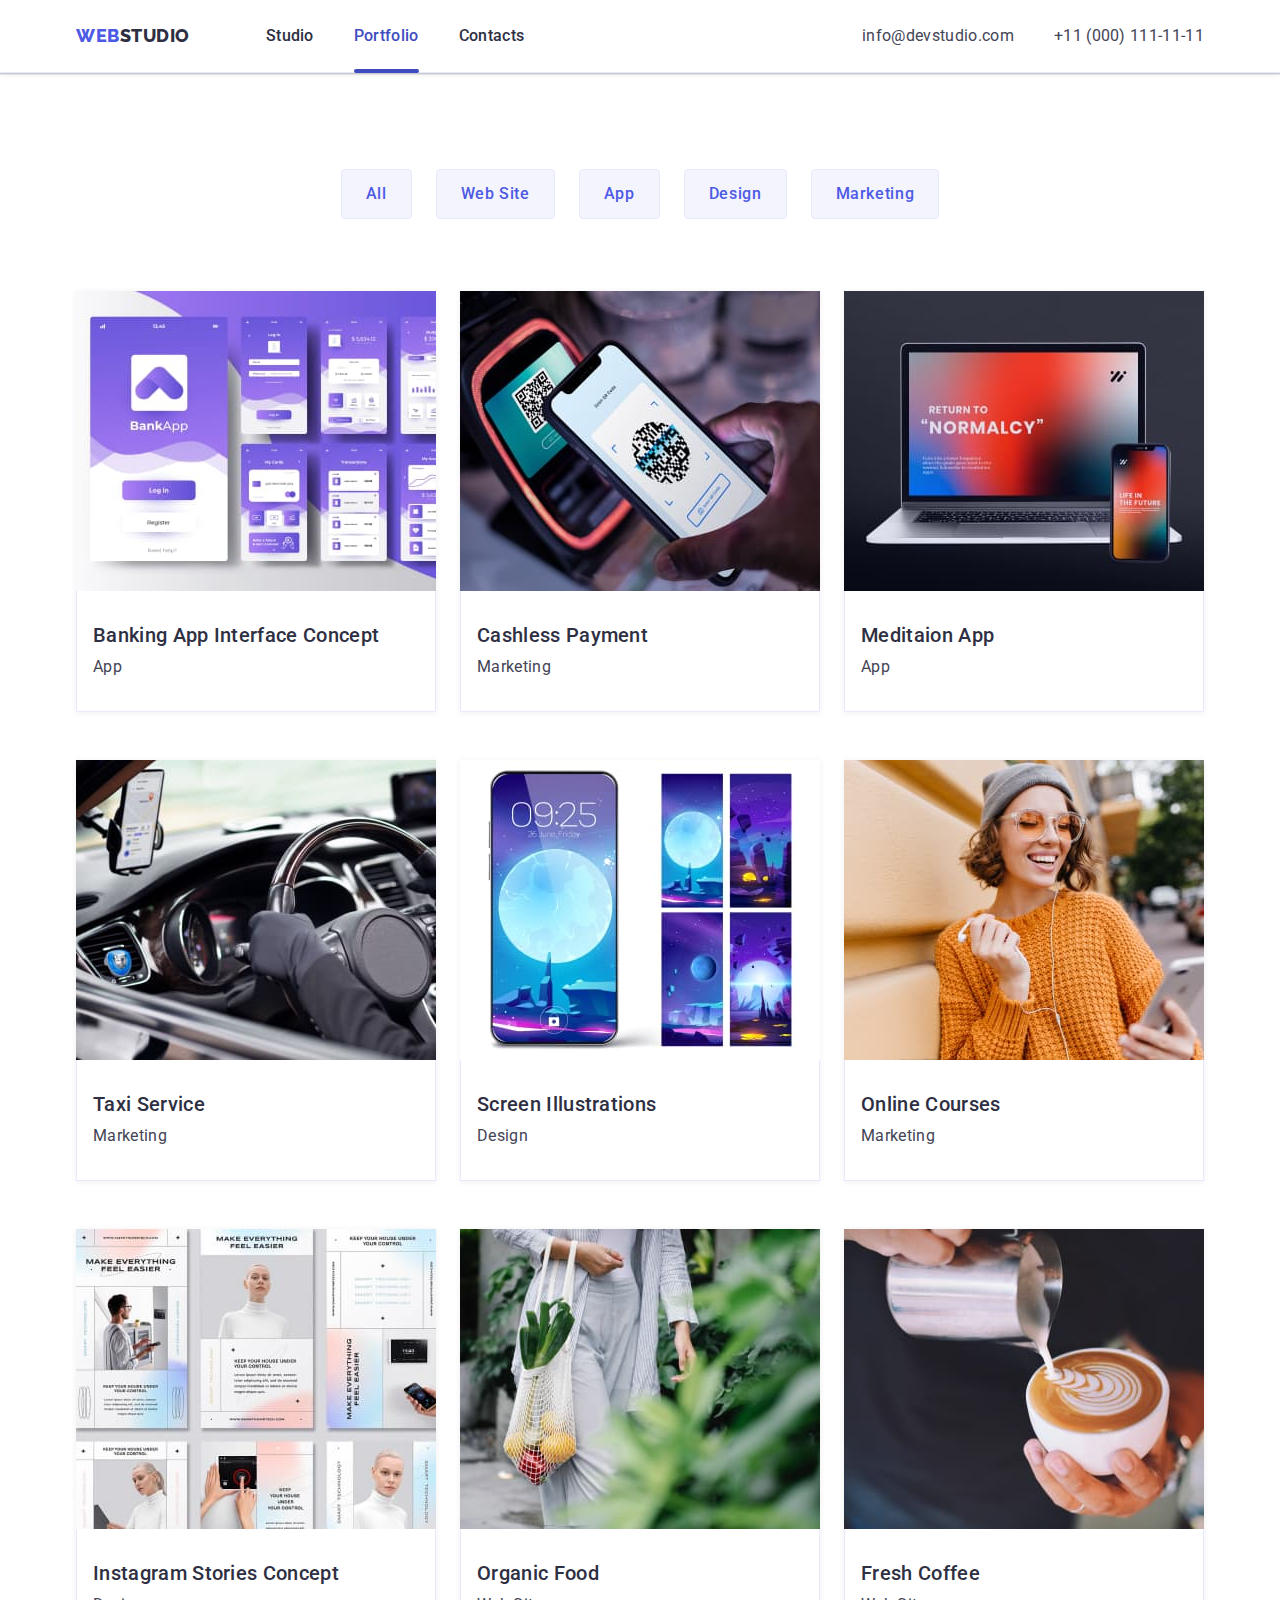
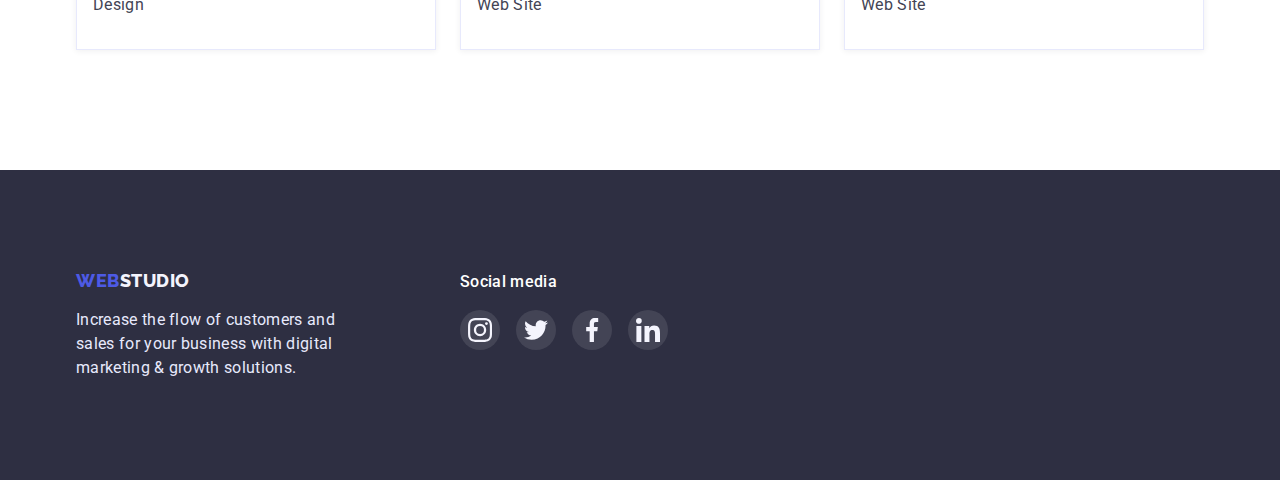
==== portfolio.html @ 16bed309 "Initial commit" ====
<!DOCTYPE html>
<html lang="en">
  <head>
    <meta charset="UTF-8" />
    <meta http-equiv="X-UA-Compatible" content="IE=edge" />
    <meta name="viewport" content="width=device-width, initial-scale=1.0" />
    <title>Portfolio</title>
    <link rel="preconnect" href="https://fonts.googleapis.com" />
    <link rel="preconnect" href="https://fonts.gstatic.com" crossorigin />
    <link
      href="https://fonts.googleapis.com/css2?family=Raleway:wght@800&family=Roboto:wght@400;500;700;900&display=swap"
      rel="stylesheet"
    />
    <link
      rel="stylesheet"
      href="https://cdnjs.cloudflare.com/ajax/libs/modern-normalize/1.0.0/modern-normalize.min.css"
    />
    <link rel="stylesheet" href="./css/styles.css" />
  </head>
  <body>
    <header class="header">
      <div class="container header-container">
        <nav class="nav">
          <a href="./index.html" class="header-logo link">Web<span class="logo">Studio</span></a>
          <ul class="nav-list list">
            <li class="nav-item">
              <a href="./index.html" class="nav-link link">Studio</a>
            </li>
            <li class="nav-item">
              <a href="./portfolio.html" class="nav-link link current">Portfolio</a>
            </li>
            <li class="nav-item">
              <a href="#" class="nav-link link">Contacts</a>
            </li>
          </ul>
        </nav>
        <address class="contacts">
          <ul class="contacts-list list">
            <li class="contacts-item">
              <a href="mailto:info@devstudio.com" class="contacts-link link">info@devstudio.com</a>
            </li>
            <li class="contacts-item">
              <a href="tel:+110001111111" class="contacts-link link">+11 (000) 111-11-11</a>
            </li>
          </ul>
        </address>
      </div>
    </header>
    <main>
      <section class="section gallery-section">
        <div class="container">
          <h1 class="section-title visually-hidden">Portfolio gallery</h1>
          <ul class="filter-list list">
            <li class="filter-item">
              <button type="button" class="button secondary">All</button>
            </li>
            <li class="filter-item">
              <button type="button" class="button secondary">Web Site</button>
            </li>
            <li class="filter-item">
              <button type="button" class="button secondary">App</button>
            </li>
            <li class="filter-item">
              <button type="button" class="button secondary">Design</button>
            </li>
            <li class="filter-item">
              <button type="button" class="button secondary">Marketing</button>
            </li>
          </ul>
          <ul class="gallery-list list">
            <li class="gallery-item">
              <a href="" class="gallery-link link">
                <div class="gallery-thumb">
                  <img
                    src="./images/portfolio/banking-app.jpg"
                    alt="Banking app"
                    width="360"
                    height="300"
                  />
                  <div class="gallery-thumb-overlay">
                    <p class="gallery-thumb-text">
                      14 Stylish and User-Friendly App Design Concepts · Task Manager App · Calorie
                      Tracker App · Exotic Fruit Ecommerce App · Cloud Storage App
                    </p>
                  </div>
                </div>
                <div class="gallery-content">
                  <h2 class="gallery-subtitle subtitle">Banking App Interface Concept</h2>
                  <p class="gallery-text">App</p>
                </div>
              </a>
            </li>
            <li class="gallery-item">
              <a href="" class="gallery-link link">
                <div class="gallery-thumb">
                  <img
                    src="./images/portfolio/cashless-payment.jpg"
                    alt="A person pays in a non-cash way"
                    width="360"
                    height="300"
                  />
                  <div class="gallery-thumb-overlay">
                    <p class="gallery-thumb-text">
                      14 Stylish and User-Friendly App Design Concepts · Task Manager App · Calorie
                      Tracker App · Exotic Fruit Ecommerce App · Cloud Storage App
                    </p>
                  </div>
                </div>
                <div class="gallery-content">
                  <h2 class="gallery-subtitle subtitle">Cashless Payment</h2>
                  <p class="gallery-text">Marketing</p>
                </div>
              </a>
            </li>
            <li class="gallery-item">
              <a href="" class="gallery-link link">
                <div class="gallery-thumb">
                  <img
                    src="./images/portfolio/meditation-app.jpg"
                    alt="Phone and laptop"
                    width="360"
                    height="300"
                  />
                  <div class="gallery-thumb-overlay">
                    <p class="gallery-thumb-text">
                      14 Stylish and User-Friendly App Design Concepts · Task Manager App · Calorie
                      Tracker App · Exotic Fruit Ecommerce App · Cloud Storage App
                    </p>
                  </div>
                </div>
                <div class="gallery-content">
                  <h2 class="gallery-subtitle subtitle">Meditaion App</h2>
                  <p class="gallery-text">App</p>
                </div>
              </a>
            </li>
            <li class="gallery-item">
              <a href="" class="gallery-link link">
                <div class="gallery-thumb">
                  <img
                    src="./images/portfolio/taxi-service.jpg"
                    alt="Taxi service"
                    width="360"
                    height="300"
                  />
                  <div class="gallery-thumb-overlay">
                    <p class="gallery-thumb-text">
                      14 Stylish and User-Friendly App Design Concepts · Task Manager App · Calorie
                      Tracker App · Exotic Fruit Ecommerce App · Cloud Storage App
                    </p>
                  </div>
                </div>
                <div class="gallery-content">
                  <h2 class="gallery-subtitle subtitle">Taxi Service</h2>
                  <p class="gallery-text">Marketing</p>
                </div>
              </a>
            </li>
            <li class="gallery-item">
              <a href="" class="gallery-link link">
                <div class="gallery-thumb">
                  <img
                    src="./images/portfolio/screen-illustrations.jpg"
                    alt="Screen illustrations and phone"
                    width="360"
                    height="300"
                  />
                  <div class="gallery-thumb-overlay">
                    <p class="gallery-thumb-text">
                      14 Stylish and User-Friendly App Design Concepts · Task Manager App · Calorie
                      Tracker App · Exotic Fruit Ecommerce App · Cloud Storage App
                    </p>
                  </div>
                </div>
                <div class="gallery-content">
                  <h2 class="gallery-subtitle subtitle">Screen Illustrations</h2>
                  <p class="gallery-text">Design</p>
                </div>
              </a>
            </li>
            <li class="gallery-item">
              <a href="" class="gallery-link link">
                <div class="gallery-thumb">
                  <img
                    src="./images/portfolio/courses.jpg"
                    alt="Smiling woman with phone in hands"
                    width="360"
                    height="300"
                  />
                  <div class="gallery-thumb-overlay">
                    <p class="gallery-thumb-text">
                      14 Stylish and User-Friendly App Design Concepts · Task Manager App · Calorie
                      Tracker App · Exotic Fruit Ecommerce App · Cloud Storage App
                    </p>
                  </div>
                </div>
                <div class="gallery-content">
                  <h2 class="gallery-subtitle subtitle">Online Courses</h2>
                  <p class="gallery-text">Marketing</p>
                </div>
              </a>
            </li>
            <li class="gallery-item">
              <a href="" class="gallery-link link">
                <div class="gallery-thumb">
                  <img
                    src="./images/portfolio/instagram-strories.jpg"
                    alt="Instagram stories concept"
                    width="360"
                    height="300"
                  />
                  <div class="gallery-thumb-overlay">
                    <p class="gallery-thumb-text">
                      14 Stylish and User-Friendly App Design Concepts · Task Manager App · Calorie
                      Tracker App · Exotic Fruit Ecommerce App · Cloud Storage App
                    </p>
                  </div>
                </div>
                <div class="gallery-content">
                  <h2 class="gallery-subtitle subtitle">Instagram Stories Concept</h2>
                  <p class="gallery-text">Design</p>
                </div>
              </a>
            </li>
            <li class="gallery-item">
              <a href="" class="gallery-link link">
                <div class="gallery-thumb">
                  <img
                    src="./images/portfolio/food.jpg"
                    alt="A woman carries organic Food"
                    width="360"
                    height="300"
                  />
                  <div class="gallery-thumb-overlay">
                    <p class="gallery-thumb-text">
                      14 Stylish and User-Friendly App Design Concepts · Task Manager App · Calorie
                      Tracker App · Exotic Fruit Ecommerce App · Cloud Storage App
                    </p>
                  </div>
                </div>
                <div class="gallery-content">
                  <h2 class="gallery-subtitle subtitle">Organic Food</h2>
                  <p class="gallery-text">Web Site</p>
                </div>
              </a>
            </li>
            <li class="gallery-item">
              <a href="" class="gallery-link link">
                <div class="gallery-thumb">
                  <img
                    src="./images/portfolio/coffee.jpg"
                    alt="Barista prepares a cup of coffee"
                    width="360"
                    height="300"
                  />
                  <div class="gallery-thumb-overlay">
                    <p class="gallery-thumb-text">
                      14 Stylish and User-Friendly App Design Concepts · Task Manager App · Calorie
                      Tracker App · Exotic Fruit Ecommerce App · Cloud Storage App
                    </p>
                  </div>
                </div>
                <div class="gallery-content">
                  <h2 class="gallery-subtitle subtitle">Fresh Coffee</h2>
                  <p class="gallery-text">Web Site</p>
                </div>
              </a>
            </li>
          </ul>
        </div>
      </section>
    </main>
    <footer class="footer">
      <div class="footer-container container">
        <div class="footer-desc">
          <a href="./index.html" class="footer-logo link">Web<span class="logo">Studio</span></a>
          <p class="footer-text">
            Increase the flow of customers and sales for your business with digital marketing &#38;
            growth solutions.
          </p>
        </div>
        <div class="footer-socials">
          <h2 class="socials-title">Social media</h2>
          <ul class="footer-socials-list list">
            <li class="footer-socials-item">
              <a href="" class="footer-socials-link link">
                <svg class="footer-socials-icon" width="24" height="24">
                  <use href="./images/icons/icons.svg#icon-instagram"></use>
                </svg>
              </a>
            </li>
            <li class="footer-socials-item">
              <a href="" class="footer-socials-link link">
                <svg class="footer-socials-icon" width="24" height="24">
                  <use href="./images/icons/icons.svg#icon-twitter"></use>
                </svg>
              </a>
            </li>
            <li class="footer-socials-item">
              <a href="" class="footer-socials-link link">
                <svg class="footer-socials-icon" width="24" height="24">
                  <use href="./images/icons/icons.svg#icon-facebook"></use>
                </svg>
              </a>
            </li>
            <li class="footer-socials-item">
              <a href="" class="footer-socials-link link">
                <svg class="footer-socials-icon" width="24" height="24">
                  <use href="./images/icons/icons.svg#icon-linkedin"></use>
                </svg>
              </a>
            </li>
          </ul>
        </div>
      </div>
    </footer>
  </body>
</html>
---- css/styles.css ----
:root {
  /* Fonts */
  --primary-font: Roboto, sans-serif;
  --secondary-font: Raleway, sans-serif;
  /* Text colors */
  --primary-text-cl: #434455;
  --secondary-text-cl: #2e2f42;
  --accent-text-cl: #4d5ae5;
  --ocean-text-cl: #404bbf;
  --white-text-cl: #ffffff;
  --cloud-text-cl: #f4f4fd;
  --cornflower-text-cl: #e7e9fc;
  /* Background color */
  --iris-bg-cl: #4d5ae5;
  --ocean-bg-cl: #404bbf;
  --navy-blue-bg-cl: #2e2f42;
  --cloud-bg-cl: #f4f4fd;
  --white-bg-cl: #ffffff;
  --cornflower-bg-cl: #e7e9fc;
  --grey-bg-cl-10: rgba(255, 255, 255, 0.1);
  --light-green-bg-cl: #31d0aa;
  --grey-bg-cl: #8e8f99;
  --backdrop-bg-cl-40: rgba(46, 47, 66, 0.4);
  --modal-bg: #fcfcfc;
  /* Other */
  --primary-border-cl: #e7e9fc;
  --secondary-border-cl: #f4f4fd;
  --trns-fast: 250ms cubic-bezier(0.4, 0, 0.2, 1);
}
/* --------------------------------------- */
h1,
h2,
h3,
h4,
h5,
h6,
p {
  margin: 0;
}
ul,
ol {
  margin: 0;
  padding: 0;
}
img {
  display: block;
  max-width: 100%;
  height: auto;
}

body {
  color: var(--primary-text-cl);
  font-family: var(--primary-font);
  line-height: 1.5;
  letter-spacing: 0.02em;
}

.list {
  list-style: none;
}
.link {
  text-decoration: none;
}
.container {
  width: 1158px;
  margin: 0 auto;
  padding: 0px 15px;
}
/* ----HEADER---- */
.header {
  border-bottom: 1px solid var(--primary-border-cl);
  box-shadow: 0px 2px 1px rgba(46, 47, 66, 0.08), 0px 1px 1px rgba(46, 47, 66, 0.16),
    0px 1px 6px rgba(46, 47, 66, 0.08);
}
.header-container {
  display: flex;
  align-items: center;
  justify-content: space-between;
}

.header-logo {
  margin-right: 76px;
  font-family: var(--secondary-font);
  font-style: normal;
  font-weight: 800;
  font-size: 18px;
  color: var(--accent-text-cl);
  line-height: 1.3;
  letter-spacing: 0.03em;
  text-transform: uppercase;
}
.header-logo .logo {
  color: var(--secondary-text-cl);
}
.nav {
  display: flex;
  align-items: center;
}
.nav-list {
  display: flex;
}
.nav-item:not(:last-child) {
  margin-right: 40px;
}
.nav-link {
  position: relative;
  display: block;
  padding-top: 24px;
  padding-bottom: 24px;
  color: var(--secondary-text-cl);
  font-weight: 500;
  transition: color var(--trns-fast);
}
.nav-list .link.current {
  color: var(--ocean-text-cl);
}
.current::after {
  position: absolute;
  bottom: -1px;
  left: 0;
  content: '';
  display: block;
  width: 100%;
  height: 4px;
  background-color: var(--ocean-bg-cl);
  border-radius: 2px;
}
.contacts-list {
  display: flex;
}
.contacts-item:first-child {
  margin-right: 40px;
}
.contacts-link {
  display: block;
  padding-top: 24px;
  padding-bottom: 24px;
  font-style: normal;
  color: currentColor;
  transition: color var(--trns-fast);
}
.nav-link:hover,
.nav-link:focus,
.contacts-link:hover,
.contacts-link:focus {
  color: var(--ocean-text-cl);
}

/* ----MAIN---- */
.section {
  padding-top: 120px;
  padding-bottom: 120px;
}
/* HERO */
.hero-section {
  padding-top: 188px;
  padding-bottom: 188px;
  max-width: 1440px;
  margin: 0 auto;
  background-color: var(--navy-blue-bg-cl);
  background-image: linear-gradient(rgba(46, 47, 66, 0.7), rgba(46, 47, 66, 0.7)),
    url(../images/hero/hero-overlay.jpg);
  background-repeat: no-repeat;
  background-position: center;
}

.hero-content {
  margin: 0 auto;
  width: 494px;
  text-align: center;
}
.hero-title {
  margin-bottom: 48px;
  font-size: 56px;
  line-height: 1.07;
  color: var(--white-text-cl);
}
/* BUTTON */
.button {
  font-size: inherit;
  font-weight: 500;
  line-height: 1.5;
  letter-spacing: 0.04em;
  border: none;
  border-radius: 4px;
  cursor: pointer;
}
.button.primary {
  padding: 16px 32px;
  background-color: var(--iris-bg-cl);
  color: var(--white-text-cl);
  box-shadow: 0px 4px 4px rgba(0, 0, 0, 0.15);
  transition: background-color var(--trns-fast);
}
.button.primary:hover,
.button.primary:focus {
  background-color: var(--ocean-bg-cl);
}
.button.secondary {
  padding: 12px 24px;
  background-color: var(--cloud-bg-cl);
  color: var(--accent-text-cl);
  border: 1px solid var(--primary-border-cl);
  transition: background-color var(--trns-fast), color var(--trns-fast), box-shadow var(--trns-fast),
    border-color var(--trns-fast);
}
.button.secondary:hover,
.button.secondary:focus {
  background-color: var(--ocean-bg-cl);
  border-color: transparent;
  box-shadow: 0px 3px 1px rgba(0, 0, 0, 0.1), 0px 2px 1px rgba(0, 0, 0, 0.08),
    0px 2px 2px rgba(0, 0, 0, 0.12);
  color: var(--white-text-cl);
}

/* FEATURES */
.visually-hidden {
  position: absolute;
  width: 1px;
  height: 1px;
  margin: -1px;
  border: 0;
  padding: 0;
  white-space: nowrap;
  clip-path: inset(100%);
  clip: rect(0 0 0 0);
  overflow: hidden;
}
.features-wrapper {
  margin-bottom: 8px;
  width: 264px;
  height: 112px;
  display: flex;
  align-items: center;
  justify-content: center;
  background-color: var(--cloud-bg-cl);
}
.features-subtitle,
.team-subtitle,
.gallery-subtitle {
  font-weight: 500;
  font-size: 20px;
  color: var(--secondary-text-cl);
  line-height: 1.2;
}
.features-list {
  display: flex;
  gap: 24px;
}
.features-item {
  width: 264px;
}
/* WORK */
.work-section {
  padding-top: 0;
}
.section-title {
  margin-bottom: 72px;
  font-size: 36px;
  color: var(--secondary-text-cl);
  line-height: 1.1;
  text-transform: capitalize;
  text-align: center;
}
.work-list {
  display: flex;
  gap: 24px;
}
.work-item {
  border: 1px solid var(--primary-border-cl);
}
/* TEAM */
.team-section {
  padding-bottom: 110px;
  background-color: var(--cloud-bg-cl);
}
.team-list {
  display: flex;
  gap: 24px;
}
.team-item {
  display: flex;
  flex-direction: column;
  align-items: center;
  border-radius: 0px 0px 4px 4px;
  background-color: var(--white-bg-cl);
  box-shadow: 0px 1px 6px rgba(46, 47, 66, 0.08), 0px 1px 1px rgba(46, 47, 66, 0.16),
    0px 2px 1px rgba(46, 47, 66, 0.08);
}
.team-content {
  width: 232px;
  padding: 32px 16px;
  text-align: center;
}
.team-text {
  margin-bottom: 8px;
}
.team-socials-list {
  display: flex;
  align-items: center;
  justify-content: center;
  gap: 24px;
}
.team-socials-link {
  display: flex;
  align-items: center;
  justify-content: center;
  width: 40px;
  height: 40px;
  background-color: var(--iris-bg-cl);
  border-radius: 50%;
  transition: background-color var(--trns-fast);
}
.team-socials-icon {
  fill: var(--cloud-bg-cl);
}
.team-socials-link:hover,
.team-socials-link:focus {
  background-color: var(--ocean-bg-cl);
}
/* CUSTOMERS */
.customers-section {
  padding-top: 130px;
}
.customers-list {
  display: flex;
  align-items: center;
  justify-content: center;
  gap: 24px;
}
.customers-link {
  display: flex;
  align-items: center;
  justify-content: center;
  width: 168px;
  height: 88px;
  border: 1px solid var(--grey-bg-cl);
  border-radius: 4px;
  transition: border-color var(--trns-fast);
}
.customers-icon {
  fill: var(--grey-bg-cl);
  transition: fill var(--trns-fast);
}
.customers-link:hover,
.customers-link:focus {
  border-color: var(--ocean-bg-cl);
}
.customers-link:hover .customers-icon,
.customers-link:focus .customers-icon {
  fill: var(--ocean-bg-cl);
}

/* ----GALLERY---- */
.section.gallery-section {
  padding-top: 96px;
}
/* FILTER-BTN */
.filter-list {
  display: flex;
  justify-content: center;
  margin-bottom: 72px;
}
.filter-item:not(:last-child) {
  margin-right: 24px;
}
/* GALLERY CONTENT */
.gallery-list {
  display: flex;
  flex-wrap: wrap;
  column-gap: 24px;
  row-gap: 48px;
}
.gallery-item {
  /* width: 360px; */
  flex-basis: calc((100% - 48) / 3);
  box-shadow: 0px 1px 6px rgba(46, 47, 66, 0.08);
}
.gallery-thumb {
  position: relative;
  overflow: hidden;
}
.gallery-thumb-overlay {
  position: absolute;
  top: 0;
  left: 0;
  width: 100%;
  height: 100%;
  background-color: var(--iris-bg-cl);
  transform: translateY(100%);
  opacity: 0;
  transition: transform var(--trns-fast), opacity var(--trns-fast);
}
.gallery-link:hover .gallery-thumb-overlay,
.gallery-link:focus .gallery-thumb-overlay {
  transform: translateY(0);
  opacity: 1;
}
.gallery-thumb-text {
  padding: 40px 32px 0px 32px;
  color: var(--cloud-text-cl);
}
.gallery-content {
  padding: 32px 54px 32px 16px;
  border: 1px solid var(--primary-border-cl);
  border-top: none;
  transition: border var(--trns-fast);
}
.subtitle {
  margin-bottom: 8px;
}
.gallery-link {
  display: block;
  color: currentColor;
  transition: box-shadow var(--trns-fast);
}
.gallery-link:hover,
.gallery-link:focus {
  box-shadow: 0px 1px 6px rgba(46, 47, 66, 0.08), 0px 1px 1px rgba(46, 47, 66, 0.16),
    0px 2px 1px rgba(46, 47, 66, 0.08);
}
.gallery-link:hover .gallery-content,
.gallery-link:focus .gallery-content {
  border: 1px solid var(--secondary-border-cl);
  border-top: none;
}
/* ----FOOTER---- */
.footer {
  padding: 100px 0px;
  background-color: var(--navy-blue-bg-cl);
}
.footer-container {
  display: flex;
  align-items: baseline;
}
.footer-logo {
  display: block;
  margin-bottom: 16px;
  font-family: var(--secondary-font);
  font-style: normal;
  font-weight: 800;
  font-size: 18px;
  color: var(--accent-text-cl);
  line-height: 1.16;
  letter-spacing: 0.03em;
  text-transform: uppercase;
}
.footer-logo .logo {
  color: var(--cloud-text-cl);
}
.footer-text {
  color: var(--cornflower-text-cl);
}
.footer-desc {
  margin-right: 120px;
  width: 264px;
}
.socials-title {
  margin-bottom: 16px;
  font-size: 16px;
  font-weight: 500;
  color: var(--white-text-cl);
}
.footer-socials-list {
  display: flex;
  align-items: center;
  justify-content: center;
  gap: 16px;
}
.footer-socials-link {
  display: flex;
  align-items: center;
  justify-content: center;
  width: 40px;
  height: 40px;
  background-color: var(--grey-bg-cl-10);
  border-radius: 50%;
  transition: background-color var(--trns-fast);
}
.footer-socials-icon {
  fill: var(--cloud-bg-cl);
}
.footer-socials-link:hover,
.footer-socials-link:focus {
  background-color: var(--light-green-bg-cl);
}
/* ----MODAL WINDOW---- */
.backdrop {
  position: fixed;
  top: 0;
  left: 0;
  width: 100%;
  height: 100%;
  background-color: var(--backdrop-bg-cl-40);
  transition: opacity var(--trns-fast), visibility var(--trns-fast);
}
.backdrop.is-hidden {
  opacity: 0;
  visibility: hidden;
  pointer-events: none;
}
.backdrop.is-hidden .modal {
  transform: translate(-50%, -50%) scale(1.2);
}
.modal {
  position: absolute;
  top: 50%;
  left: 50%;
  transform: translate(-50%, -50%) scale(1);
  width: 408px;
  min-height: 576px;
  background-color: var(--modal-bg);
  box-shadow: 0px 1px 1px rgba(0, 0, 0, 0.14), 0px 1px 3px rgba(0, 0, 0, 0.12),
    0px 2px 1px rgba(0, 0, 0, 0.2);
  border-radius: 4px;
  transition: transform var(--trns-fast);
}
.modal-btn {
  position: absolute;
  top: 24px;
  right: 24px;
  display: flex;
  align-items: center;
  justify-content: center;
  width: 24px;
  height: 24px;
  padding: 0;
  background-color: var(--cornflower-bg-cl);
  border: 1px solid rgba(0, 0, 0, 0.1);
  border-radius: 50%;
  cursor: pointer;
  transition: background-color var(--trns-fast), border-color var(--trns-fast);
}
.modal-btn:hover,
.modal-btn:focus {
  background-color: var(--ocean-bg-cl);
  border-color: transparent;
}
.btn-icon {
  transition: fill var(--trns-fast);
}
.modal-btn:hover .btn-icon,
.modal-btn:focus .btn-icon {
  fill: var(--white-bg-cl);
}
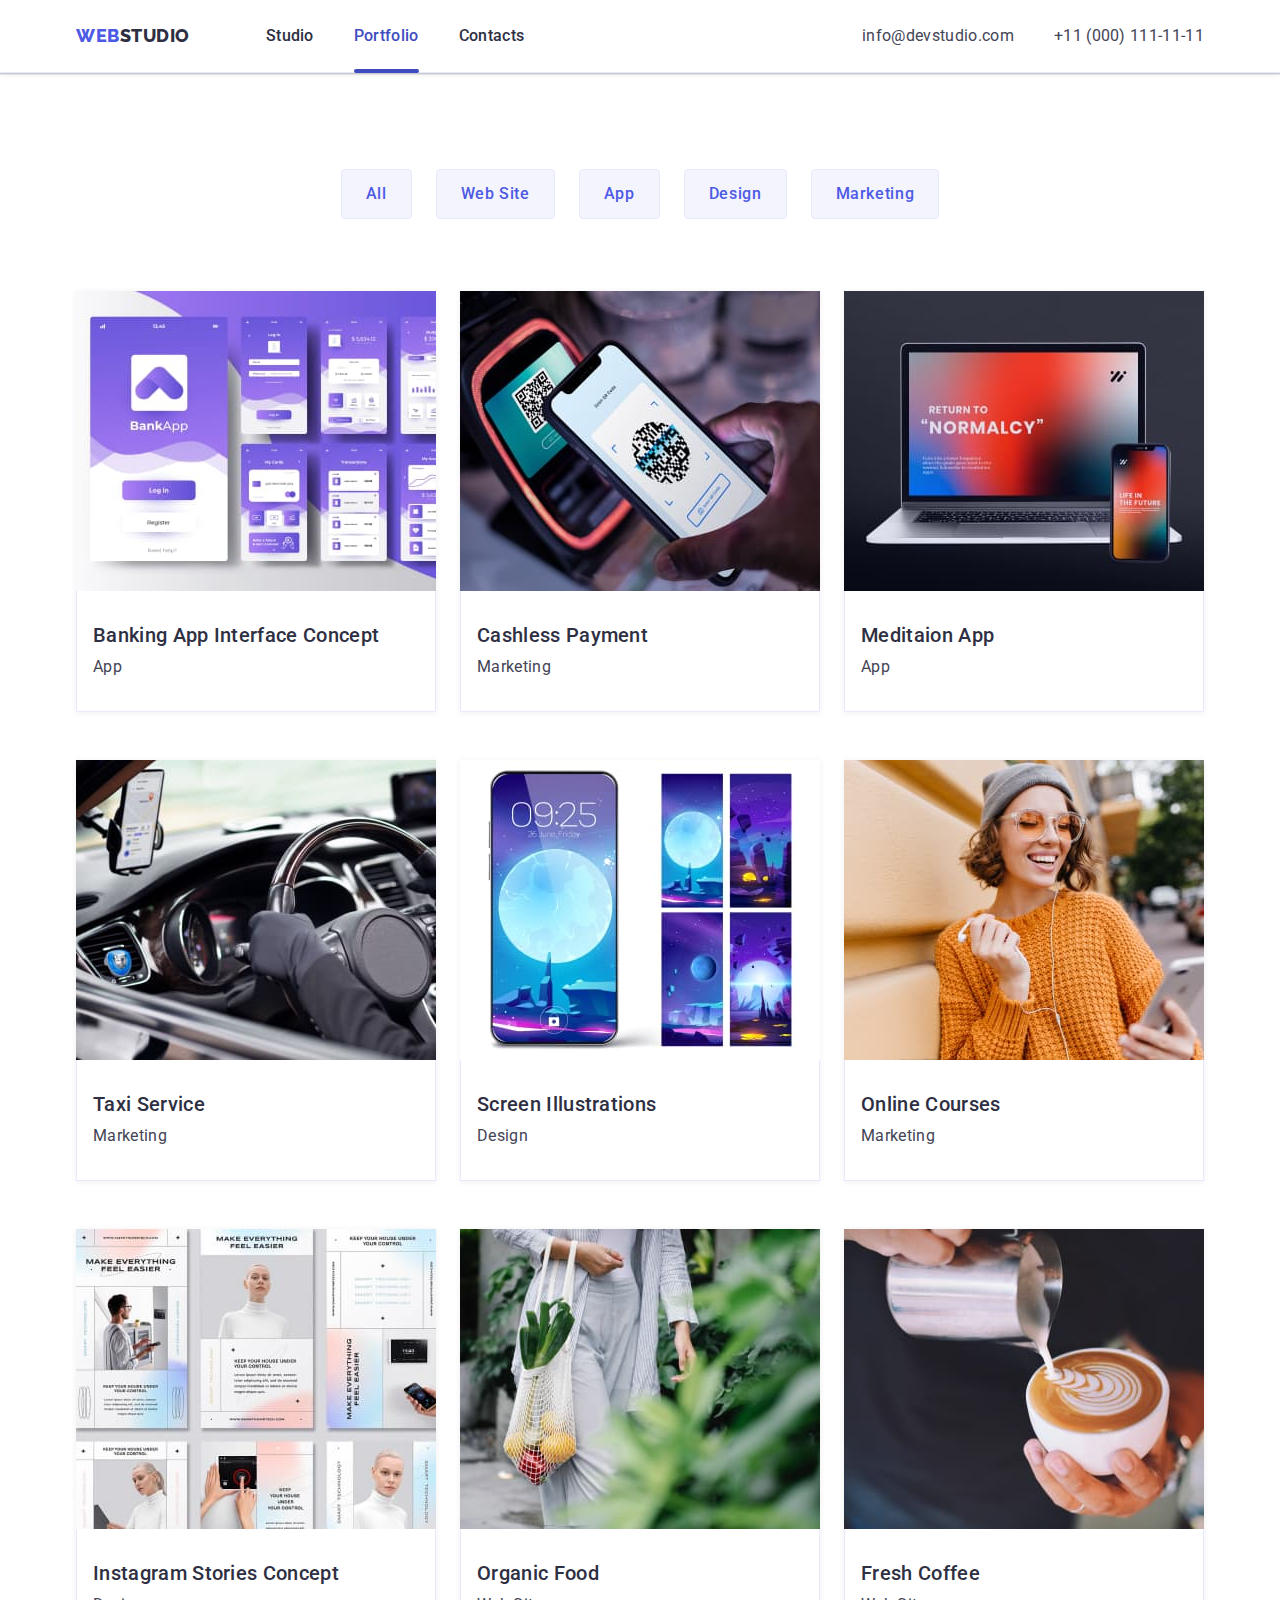
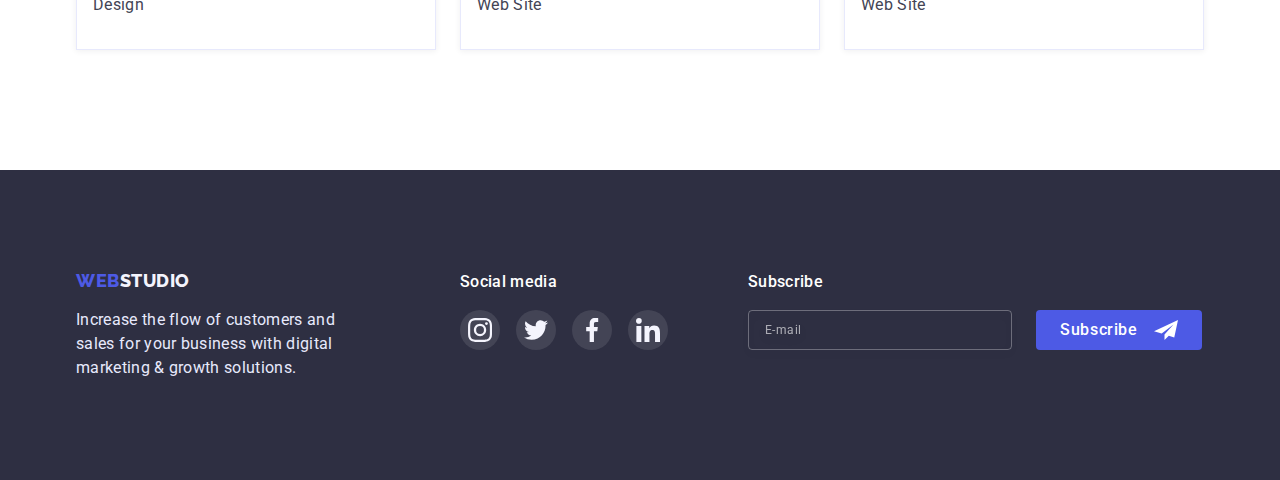
==== commit 045a43eb: "Update portfolio.html" ====
--- a/portfolio.html
+++ b/portfolio.html
@@ -312,6 +312,24 @@
             </li>
           </ul>
         </div>
+        <div class="footer-form">
+          <p class="form-title">Subscribe</p>
+          <form class="form-subscribe">
+            <input
+              class="form-subscribe-input"
+              type="email"
+              name="user_email"
+              placeholder="E-mail"
+              required
+            />
+            <button class="button form-subscribe-button" type="submit">
+              Subscribe
+              <svg class="form-subscribe-icon" width="24" height="24">
+                <use href="./images/icons/icons.svg#icon-subscrb"></use>
+              </svg>
+            </button>
+          </form>
+        </div>
       </div>
     </footer>
   </body>
--- a/css/styles.css
+++ b/css/styles.css
@@ -10,6 +10,10 @@
   --white-text-cl: #ffffff;
   --cloud-text-cl: #f4f4fd;
   --cornflower-text-cl: #e7e9fc;
+  --grey-text-cl-60: rgba(255, 255, 255, 0.6);
+  --light-slate-text-cl: #8e8f99;
+  --grey-text-cl-50: rgba(117, 117, 117, 0.5);
+  --grey-text-cl: #757575;
   /* Background color */
   --iris-bg-cl: #4d5ae5;
   --ocean-bg-cl: #404bbf;
@@ -25,6 +29,7 @@
   /* Other */
   --primary-border-cl: #e7e9fc;
   --secondary-border-cl: #f4f4fd;
+  --grey-border-cl-30: rgba(255, 255, 255, 0.3);
   --trns-fast: 250ms cubic-bezier(0.4, 0, 0.2, 1);
 }
 /* --------------------------------------- */
@@ -455,6 +460,10 @@
   margin-right: 120px;
   width: 264px;
 }
+/* FOOTER SOCIALS */
+.footer-socials {
+  margin-right: 80px;
+}
 .socials-title {
   margin-bottom: 16px;
   font-size: 16px;
@@ -483,6 +492,62 @@
 .footer-socials-link:hover,
 .footer-socials-link:focus {
   background-color: var(--light-green-bg-cl);
+}
+/* FOOTER FORM */
+.form-title {
+  margin-bottom: 16px;
+  font-weight: 500;
+  color: var(--white-text-cl);
+}
+.form-subscribe {
+  display: flex;
+  align-items: center;
+  gap: 24px;
+}
+.form-subscribe-input {
+  width: 264px;
+  height: 40px;
+
+  padding-right: 16px;
+  padding-left: 16px;
+
+  font-size: 12px;
+  line-height: 2;
+  letter-spacing: 0.04em;
+  color: var(--white-text-cl);
+
+  background-color: transparent;
+  border: 1px solid var(--grey-border-cl-30);
+  filter: drop-shadow(0px 4px 4px rgba(0, 0, 0, 0.15));
+  border-radius: 4px;
+  outline: none;
+  transition: border-color var(--trns-fast);
+}
+.form-subscribe-input:focus,
+.form-subscribe-input:focus-visible {
+  border-color: var(--iris-bg-cl);
+}
+.form-subscribe-input::placeholder {
+  color: var(--grey-text-cl-60);
+}
+
+.form-subscribe-button {
+  display: flex;
+  align-items: center;
+  gap: 16px;
+  padding: 8px 24px;
+
+  background-color: var(--iris-bg-cl);
+  color: var(--white-text-cl);
+
+  transition: background-color var(--trns-fast);
+}
+.form-subscribe-button:hover,
+.form-subscribe-button:focus {
+  background-color: var(--ocean-bg-cl);
+}
+.form-subscribe-icon {
+  fill: var(--white-bg-cl);
 }
 /* ----MODAL WINDOW---- */
 .backdrop {
@@ -509,6 +574,8 @@
   transform: translate(-50%, -50%) scale(1);
   width: 408px;
   min-height: 576px;
+  padding: 72px 24px 24px 24px;
+
   background-color: var(--modal-bg);
   box-shadow: 0px 1px 1px rgba(0, 0, 0, 0.14), 0px 1px 3px rgba(0, 0, 0, 0.12),
     0px 2px 1px rgba(0, 0, 0, 0.2);
@@ -543,3 +610,132 @@
 .modal-btn:focus .btn-icon {
   fill: var(--white-bg-cl);
 }
+
+/* MODAL FORM */
+.modal-title {
+  display: block;
+  margin-bottom: 14px;
+  text-align: center;
+  font-weight: 500;
+  color: var(--secondary-text-cl);
+}
+
+.modal-form-label {
+  display: block;
+  margin-bottom: 4px;
+
+  font-weight: 400;
+  font-size: 12px;
+  line-height: 1.33;
+  letter-spacing: 0.04em;
+  color: var(--light-slate-text-cl);
+}
+.modal-form-group {
+  position: relative;
+  margin-bottom: 8px;
+}
+.modal-form-field {
+  display: block;
+  width: 100%;
+  height: 40px;
+  padding-left: 38px;
+  padding-right: 38px;
+
+  font-size: 12px;
+  line-height: 1.33;
+  letter-spacing: 0.04em;
+
+  border: 1px solid rgba(33, 33, 33, 0.2);
+  border-radius: 4px;
+
+  transition: border-color var(--trns-fast);
+  outline: none;
+}
+.modal-form-icon {
+  position: absolute;
+  top: 50%;
+  left: 16px;
+  transform: translateY(-50%);
+
+  pointer-events: none;
+  fill: var(--navy-blue-bg-cl);
+  transition: fill var(--trns-fast);
+}
+.modal-form-field:focus {
+  border-color: var(--iris-bg-cl);
+}
+.modal-form-field:focus + .modal-form-icon {
+  fill: var(--iris-bg-cl);
+}
+.modal-form-comment {
+  display: block;
+  width: 100%;
+  height: 120px;
+  margin-bottom: 16px;
+  padding: 8px 16px;
+  resize: none;
+
+  font-size: 12px;
+  line-height: 1.33;
+
+  letter-spacing: 0.04em;
+
+  border: 1px solid rgba(33, 33, 33, 0.2);
+  border-radius: 4px;
+  outline: none;
+
+  transition: border-color var(--trns-fast);
+}
+.modal-form-comment::placeholder {
+  color: var(--grey-text-cl-50);
+}
+.modal-form-comment:focus {
+  border-color: var(--iris-bg-cl);
+}
+.modal-form-agreement {
+  display: flex;
+  align-items: center;
+  margin-bottom: 24px;
+}
+.modal-form-checkbox {
+  appearance: none;
+}
+
+.custom-icon-check {
+  display: flex;
+  align-items: center;
+  justify-content: center;
+  margin-right: 8px;
+  width: 16px;
+  height: 16px;
+  border: 2px solid var(--navy-blue-bg-cl);
+  border-radius: 2px;
+  transition: background-color var(--trns-fast), border-color var(--trns-fast);
+}
+.modal-form-checkbox:checked + .custom-icon-check {
+  border-color: transparent;
+  background-color: var(--ocean-bg-cl);
+}
+.custom-checkbox-check {
+  fill: var(--cloud-bg-cl);
+  transition: opacity var(--trns-fast);
+  opacity: 0;
+}
+.modal-form-checkbox:checked + .custom-icon-check .custom-checkbox-check {
+  opacity: 1;
+}
+.modal-form-desc {
+  font-size: 12px;
+  line-height: 1.33;
+  letter-spacing: 0.04em;
+  color: var(--grey-text-cl);
+  user-select: none;
+}
+.modal-form-link {
+  color: var(--accent-text-cl);
+}
+.modal-form-button {
+  display: block;
+  margin: 0 auto;
+  min-width: 169px;
+}
